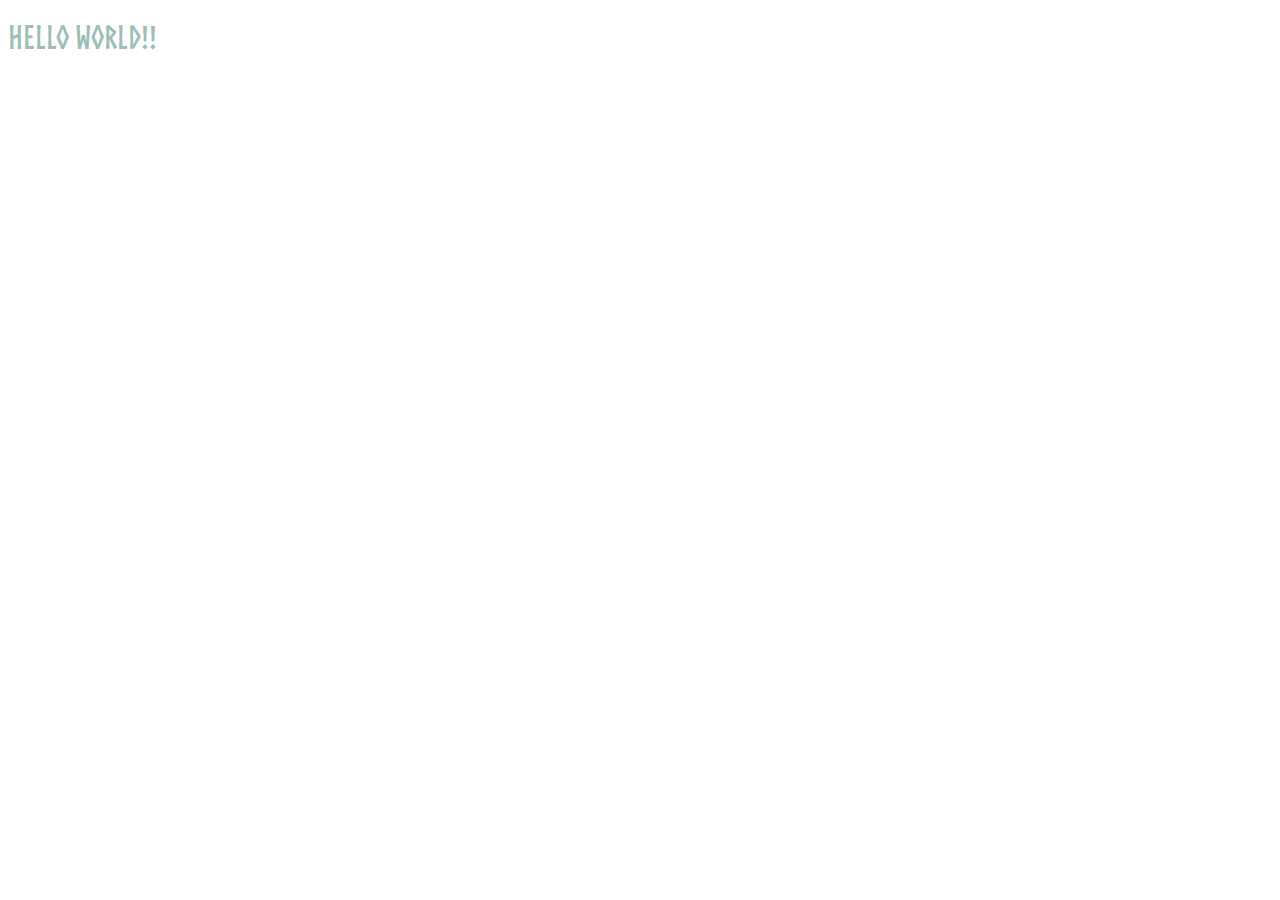
==== index.html @ 87c1c1ad "Change html file name so github pages work" ====
<!DOCTYPE html>
<html lang="en">

<head>
    <meta charset="UTF-8">
    <meta name="viewport" content="width=device-width, initial-scale=1.0">
    <title>Document</title>
    <link rel="stylesheet" href="./style.css">
</head>

<body>
    <h1>Hello World!!</h1>
    <!--
        TODO: Give Credit when add side bar image 
        Photo by <a
        href="https://unsplash.com/@haliewestphoto?utm_content=creditCopyText&utm_medium=referral&utm_source=unsplash">Halie
        West</a> on <a
        href="https://unsplash.com/photos/green-leaf-plant-in-close-up-photography-25xggax4bSA?utm_content=creditCopyText&utm_medium=referral&utm_source=unsplash">Unsplash</a> -->

</body>

</html>
---- style.css ----
@font-face {
    font-family: 'Norse-Bold';
    src: url(./fonts/Norse-Bold.otf);
}

h1 {
    font-family: 'Norse-Bold';
    color: #9dbeb7;
}
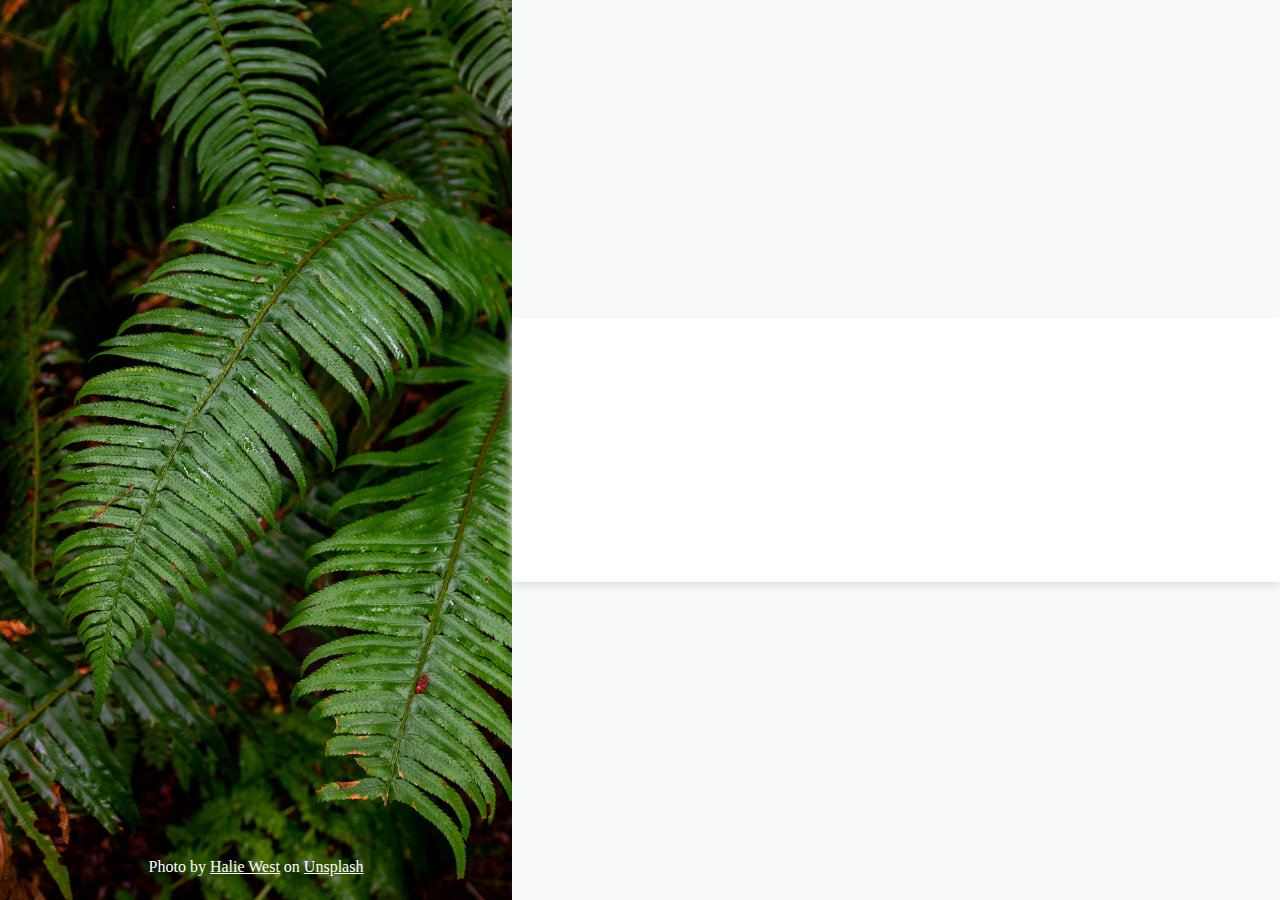
==== commit 92f39f1f: "Scaffold structure of page" ====
--- a/index.html
+++ b/index.html
@@ -9,13 +9,20 @@
 </head>
 
 <body>
-    <h1>Hello World!!</h1>
-    <!--
-        TODO: Give Credit when add side bar image 
-        Photo by <a
-        href="https://unsplash.com/@haliewestphoto?utm_content=creditCopyText&utm_medium=referral&utm_source=unsplash">Halie
-        West</a> on <a
-        href="https://unsplash.com/photos/green-leaf-plant-in-close-up-photography-25xggax4bSA?utm_content=creditCopyText&utm_medium=referral&utm_source=unsplash">Unsplash</a> -->
+    <div class="sidebar">
+        <div class="credit">
+            Photo by <a
+                href="https://unsplash.com/@haliewestphoto?utm_content=creditCopyText&utm_medium=referral&utm_source=unsplash">
+                Halie West</a> on <a href="https://unsplash.com/photos/green-leaf-plant-in-close-up-photography-25xggax4bSA?
+        utm_content=creditCopyText&utm_medium=referral&utm_source=unsplash">Unsplash</a>
+        </div>
+    </div>
+    <div class="main">
+        <div class="hero"></div>
+        <div class="form">
+        </div>
+        <div class="submit"></div>
+    </div>
 
 </body>
 
--- a/style.css
+++ b/style.css
@@ -3,7 +3,61 @@
     src: url(./fonts/Norse-Bold.otf);
 }
 
-h1 {
-    font-family: 'Norse-Bold';
-    color: #9dbeb7;
+* {
+    box-sizing: border-box;
+    padding: 0;
+    margin: 0;
 }
+
+body {
+    display: flex;
+}
+
+.sidebar {
+    position: relative;
+    background-image: url("images/siderbar.jpg");
+    background-position: center;
+    background-size: cover;
+    background-repeat: no-repeat;
+
+    width: 40%;
+    height: 100vh;
+}
+
+.credit {
+    position: absolute;
+    margin-left: auto;
+    margin-right: auto;
+    left: 0;
+    right: 0;
+    bottom: 24px;
+    text-align: center;
+}
+
+.credit,
+.credit a {
+    color: white;
+}
+
+.main {
+    display: flex;
+    flex-direction: column;
+    flex: 1;
+}
+
+.hero {
+    background-color: #f9fafb;
+    flex: 1.2;
+}
+
+.form {
+    background-color: white;
+    flex: 1;
+    box-shadow: 0px 4px 8px 0px rgba(221,222,222,1);
+    z-index: 0;
+}
+
+.submit {
+    background-color: #f9fafb;
+    flex: 1.2;
+}
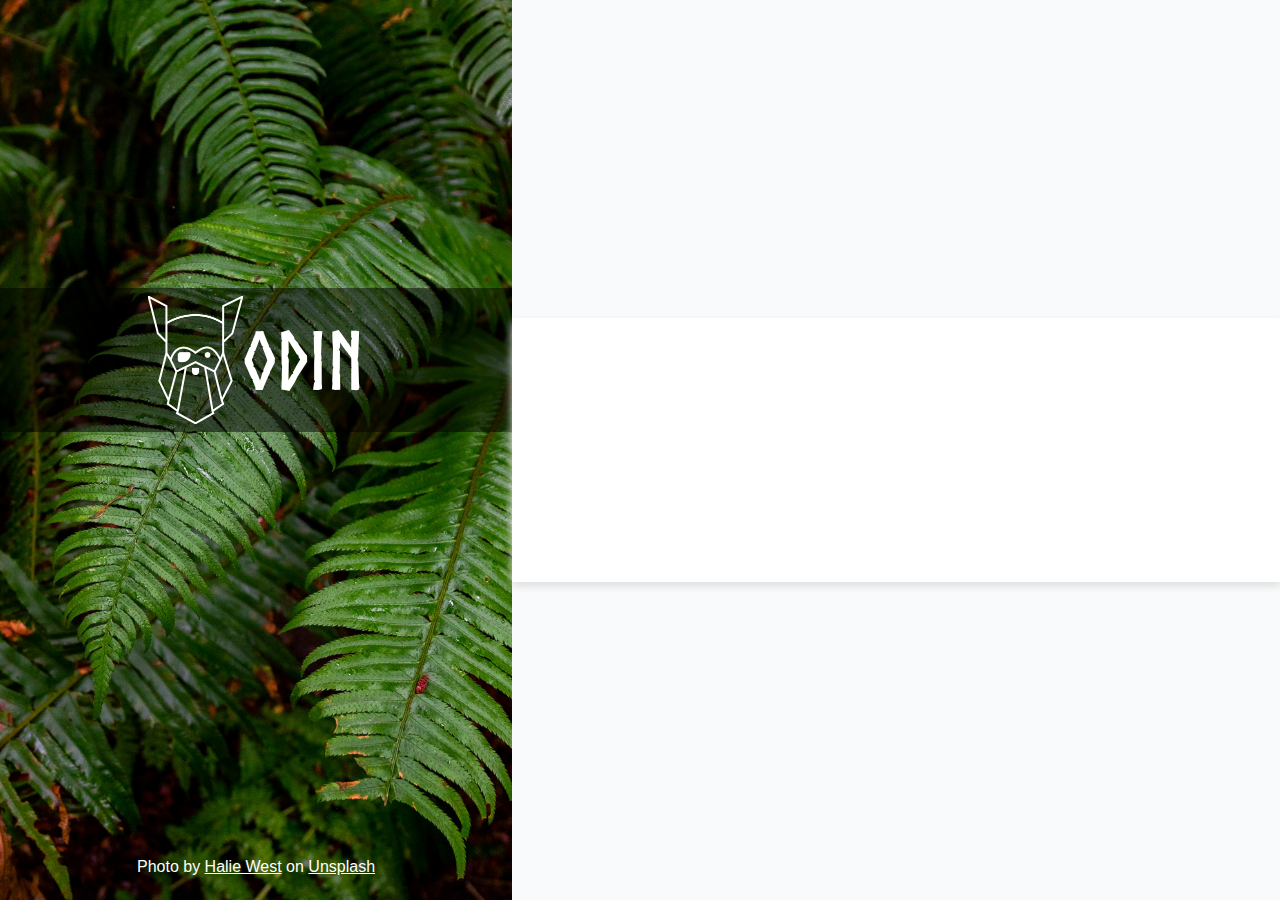
==== commit 7773831d: "Add complete sidebar" ====
--- a/index.html
+++ b/index.html
@@ -10,6 +10,10 @@
 
 <body>
     <div class="sidebar">
+        <div class="logo">
+            <img src="./images/odin-lined.png" alt="Odin logo">
+            <h1>ODIN</h1>
+        </div>
         <div class="credit">
             Photo by <a
                 href="https://unsplash.com/@haliewestphoto?utm_content=creditCopyText&utm_medium=referral&utm_source=unsplash">
--- a/style.css
+++ b/style.css
@@ -1,6 +1,12 @@
 @font-face {
     font-family: 'Norse-Bold';
     src: url(./fonts/Norse-Bold.otf);
+}
+
+:root {
+    --main-background-color: #f9fafb;
+    --form-background-color: white; 
+    --credit-color: white;
 }
 
 * {
@@ -11,6 +17,8 @@
 
 body {
     display: flex;
+    font-family: Arial, Helvetica, sans-serif;
+    font-size: 16px;
 }
 
 .sidebar {
@@ -36,7 +44,8 @@
 
 .credit,
 .credit a {
-    color: white;
+    color: var(--credit-color);
+    font-weight:lighter;
 }
 
 .main {
@@ -46,18 +55,40 @@
 }
 
 .hero {
-    background-color: #f9fafb;
+    background-color: var(--main-background-color); 
     flex: 1.2;
 }
 
 .form {
-    background-color: white;
+    background-color: var(--form-background-color);
     flex: 1;
     box-shadow: 0px 4px 8px 0px rgba(221,222,222,1);
     z-index: 0;
 }
 
 .submit {
-    background-color: #f9fafb;
+    background-color: var(--main-background-color);
     flex: 1.2;
 }
+
+.logo {
+    display: flex;
+    position: absolute;
+    top: 32%;
+    background-color: rgba(0, 0, 0, 0.5);
+    width: 100%;
+    height: 16%;
+    justify-content: center;
+    align-items: center;
+    padding: 8px;
+}
+
+.logo img {
+    height: 100%;
+}
+
+.logo h1 {
+    color: white;
+    font-size: 5rem;
+    font-family: "Norse-Bold";
+}
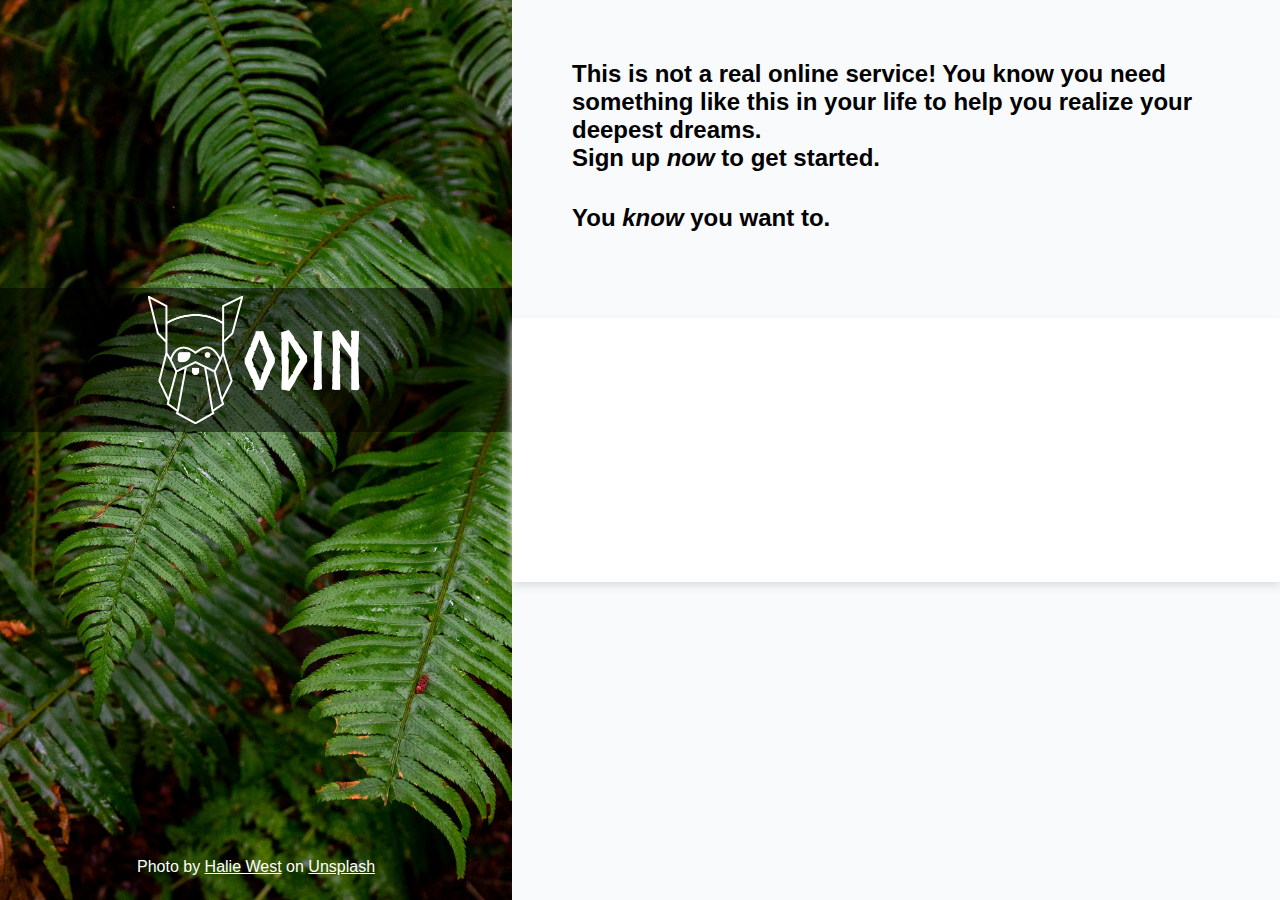
==== commit c1644a8b: "Add service description" ====
--- a/index.html
+++ b/index.html
@@ -22,7 +22,14 @@
         </div>
     </div>
     <div class="main">
-        <div class="hero"></div>
+        <div class="hero">
+            <h2>
+                This is not a real online service! You know you need something like this in your life
+                to help you realize your deepest dreams.
+            </h2>
+            <h2>Sign up <em>now</em> to get started.</h2>
+            <h2>You <em>know</em> you want to.</h2>
+        </div>
         <div class="form">
         </div>
         <div class="submit"></div>
--- a/style.css
+++ b/style.css
@@ -57,6 +57,17 @@
 .hero {
     background-color: var(--main-background-color); 
     flex: 1.2;
+    padding: 0 60px;
+    font-size: 16px;
+}
+
+.hero h2:first-child {
+    margin-top: 60px;
+}
+
+.hero h2:last-child {
+    margin-top: 32px;
+    margin-bottom: 48px;
 }
 
 .form {
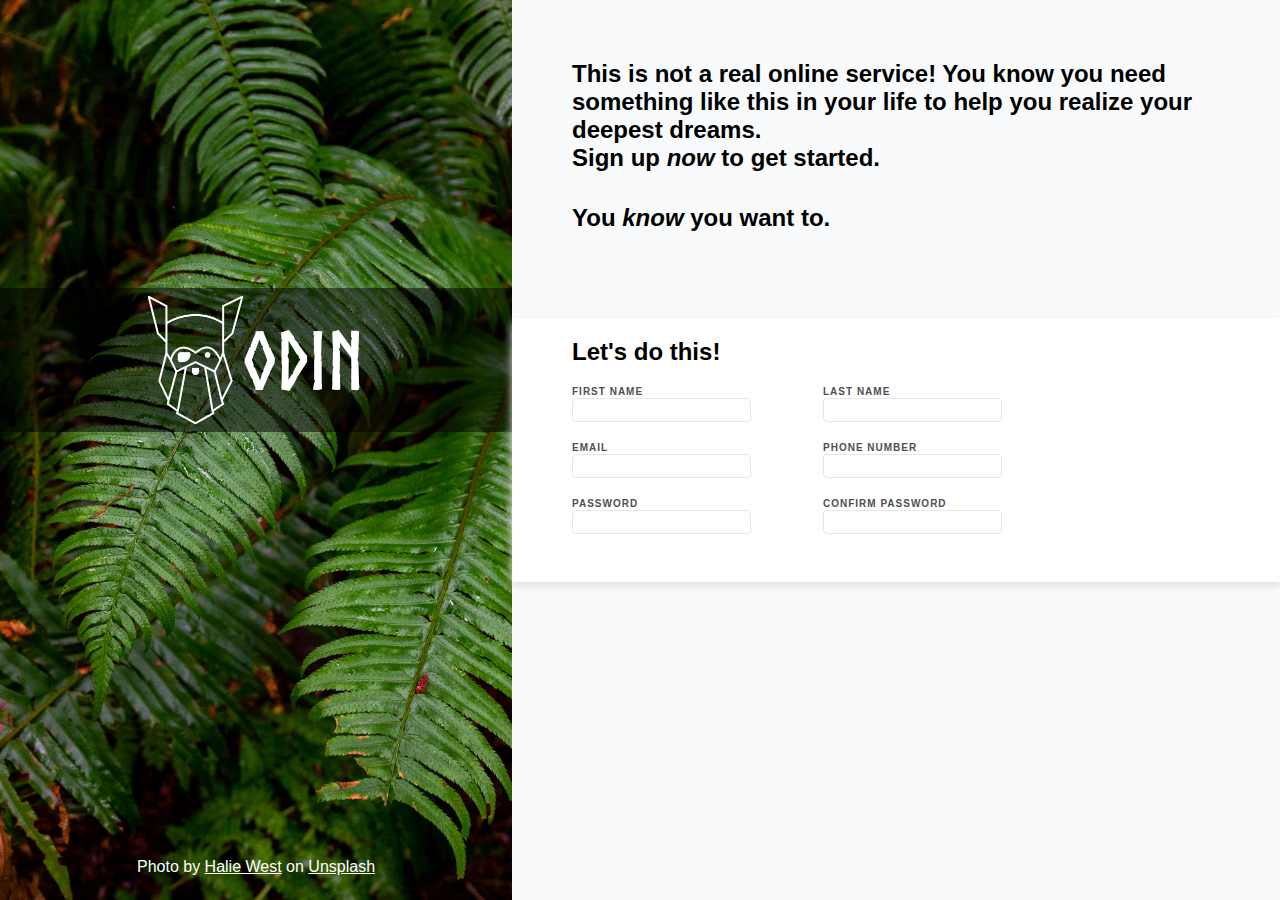
==== commit b121a7f5: "Add form" ====
--- a/index.html
+++ b/index.html
@@ -31,6 +31,40 @@
             <h2>You <em>know</em> you want to.</h2>
         </div>
         <div class="form">
+            <form action="./" method="get">
+                <h2>Let's do this!</h2>
+                <div>
+                    <div>
+                        <label for="first-name">FIRST NAME</label>
+                        <input type="text" id="first-name" name="first-name">
+                    </div>
+                    <div>
+                        <label for="last-name">LAST NAME</label>
+                        <input type="text" id="last-name" name="last-name">
+                    </div>
+                </div>
+                <div>
+                    <div>
+                        <label for="mail">EMAIL</label>
+                        <input type="email" id="mail" name="mail">
+                    </div>
+                    <div>
+                        <label for="phone">PHONE NUMBER</label>
+                        <input type="tel" id="phone" name="phone">
+                    </div>
+                </div>
+                <div>
+                    <div>
+                        <label for="pass">PASSWORD</label>
+                        <input type="password" id="password" name="password" minlength="8" maxlength="36">
+                    </div>
+                    <div>
+
+                        <label for="cnf-password">CONFIRM PASSWORD</label>
+                        <input type="password" id="cnf-password" name="cnf-password">
+                    </div>
+                </div>
+            </form>
         </div>
         <div class="submit"></div>
     </div>
--- a/style.css
+++ b/style.css
@@ -77,6 +77,52 @@
     z-index: 0;
 }
 
+form {
+    display: flex;
+    flex-direction: column;
+    padding-left: 60px;
+}
+
+form h2 {
+    margin: 20px 0;
+}
+
+form > div {
+    display: flex;
+    gap: 72px;
+    margin-bottom: 20px;
+}
+
+label {
+    display: block;
+    font-size: 10px;
+    font-weight: bold;
+    color: rgb(80, 80, 80);
+    letter-spacing: 1px;
+    line-height: 120%;
+}
+
+form > div:last-child {
+    margin-bottom: 36px;
+}
+
+input {
+    appearance: none;
+    border: 1px solid #E5E7EB;
+    border-radius: 4px;
+    height: 24px;
+}
+
+input:focus {
+    border-color: blue;
+    box-shadow: inset 2px 2px 2px 0px rgb(221, 221, 222);
+    outline: none;
+}
+
+input[type="password"]:invalid, input[type="email"]:invalid {
+    border-color: red;
+}
+
 .submit {
     background-color: var(--main-background-color);
     flex: 1.2;
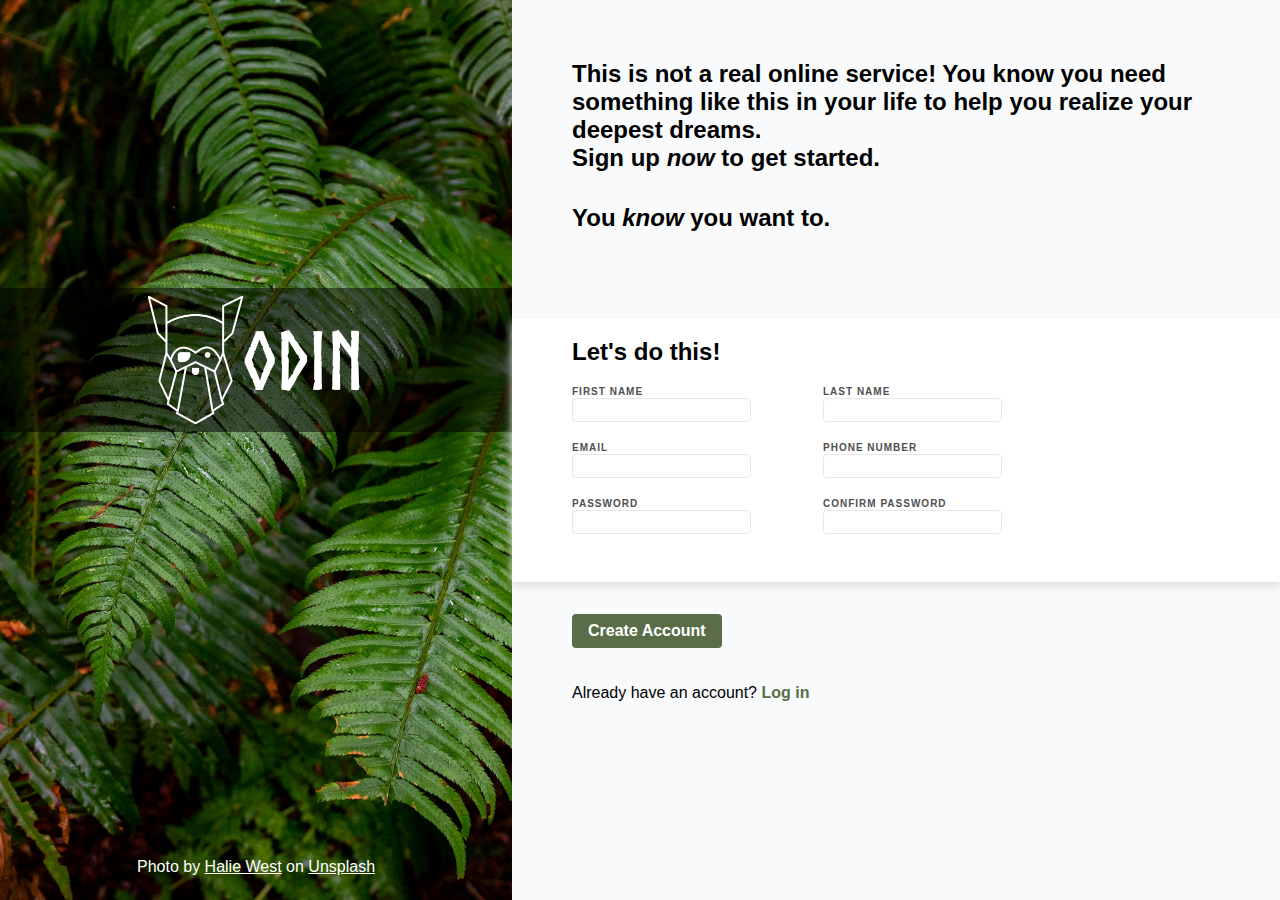
==== commit 63b50024: "Add button for submitting form" ====
--- a/index.html
+++ b/index.html
@@ -31,7 +31,7 @@
             <h2>You <em>know</em> you want to.</h2>
         </div>
         <div class="form">
-            <form action="./" method="get">
+            <form action="./" method="get" id="register-form">
                 <h2>Let's do this!</h2>
                 <div>
                     <div>
@@ -66,7 +66,11 @@
                 </div>
             </form>
         </div>
-        <div class="submit"></div>
+        <div class="submit">
+            <button type="submit" form="register-form">Create Account</button>
+            <p>Already have an account? <a href="">Log in</a></p>
+
+        </div>
     </div>
 
 </body>
--- a/style.css
+++ b/style.css
@@ -128,6 +128,29 @@
     flex: 1.2;
 }
 
+.submit button {
+    color: white;
+    font-weight: bolder;
+    font-size: 16px;
+    margin-left: 60px;
+    margin-top: 32px;
+    padding: 8px 16px;
+    background-color: #596D48;
+    border: none;
+    border-radius: 4px;
+}
+
+.submit p {
+    margin-left: 60px;
+    margin-top: 36px;
+}
+
+.submit p>a {
+    text-decoration: none;
+    color: #596D48;
+    font-weight: bolder;
+}
+
 .logo {
     display: flex;
     position: absolute;
